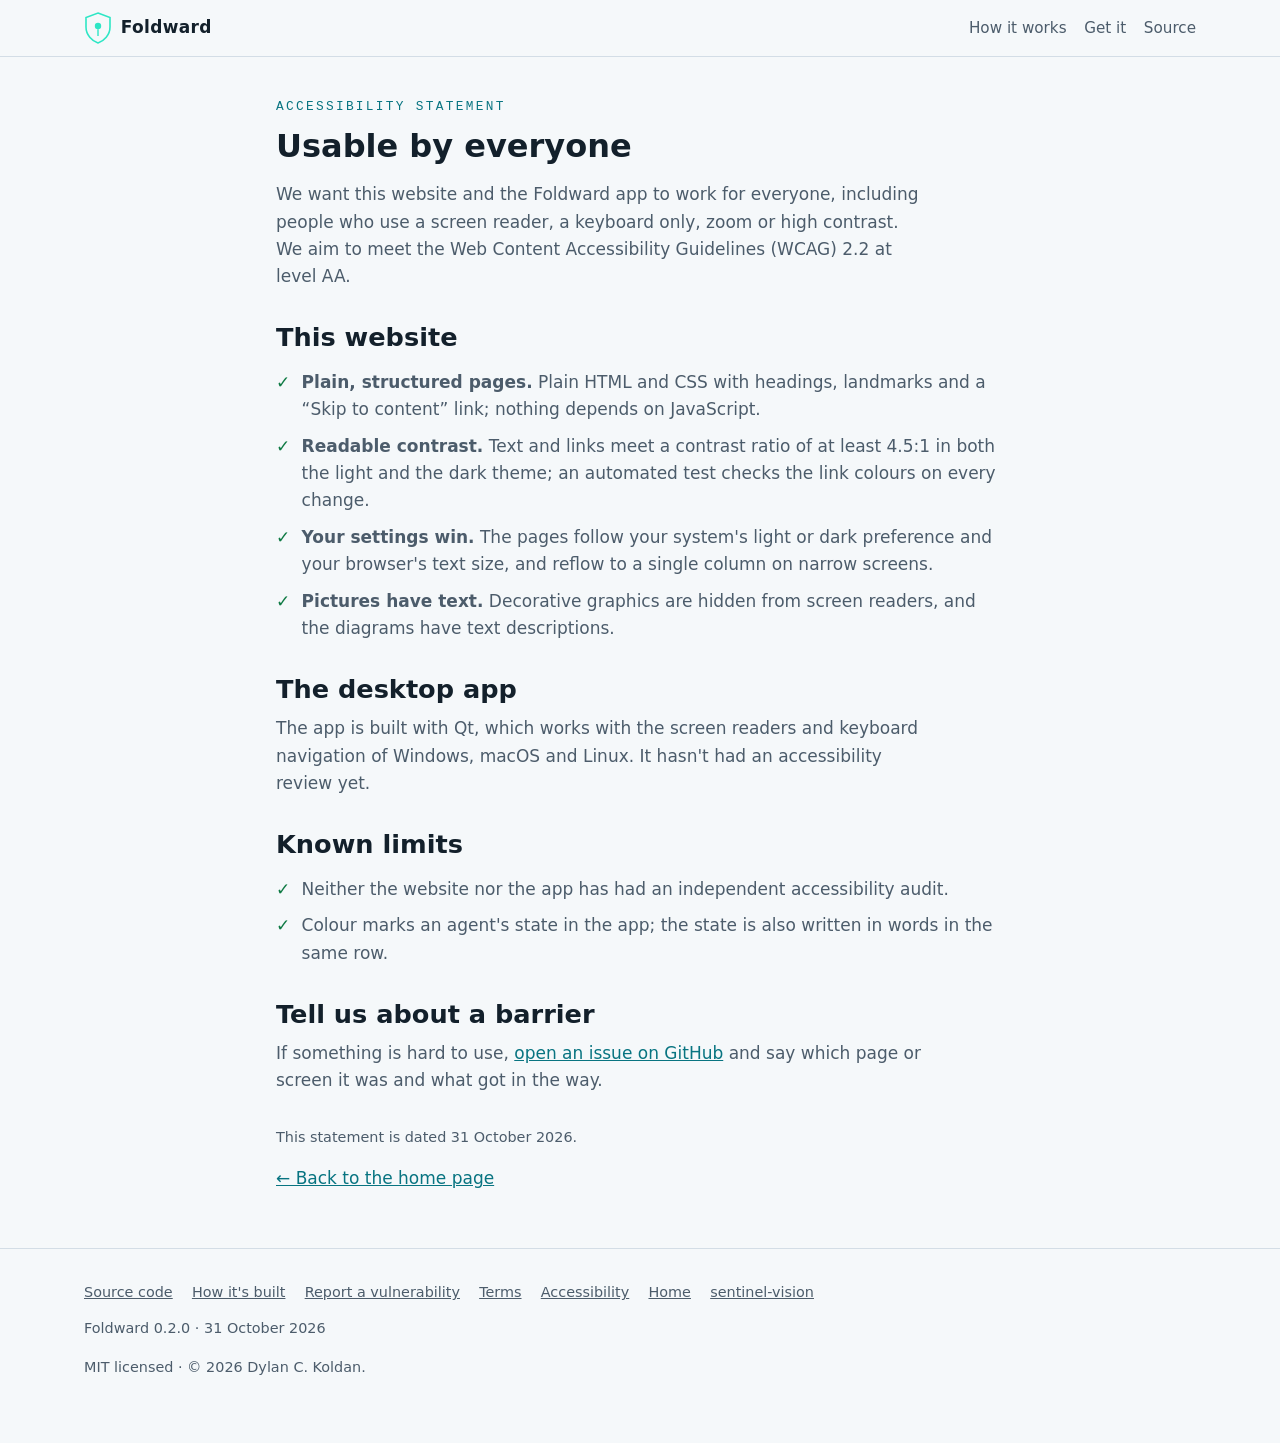
==== site/accessibility.html @ 5281f632 "CI, release, website and docs for Foldward 0.2.0 - CI installs from hash-locked requirements (requir" ====
<!doctype html>
<html lang="en">
<head>
<meta charset="utf-8">
<meta name="viewport" content="width=device-width, initial-scale=1">
<title>Accessibility — Foldward</title>
<meta name="description" content="How the Foldward website and app aim to be usable by everyone, what has been checked, and how to report a barrier.">
<meta name="color-scheme" content="dark light">
<meta http-equiv="Content-Security-Policy" content="default-src 'none'; style-src 'self'; img-src 'self' data:; font-src 'self'; base-uri 'none'; form-action 'none'">
<meta name="referrer" content="no-referrer">
<link rel="icon" href="favicon.svg">
<link rel="stylesheet" href="style.css">
</head>
<body>
<a class="skip" href="#main">Skip to content</a>
<header class="site">
  <div class="bar">
    <a class="brand" href="index.html" aria-label="Foldward home">
      <svg viewBox="0 0 28 32" aria-hidden="true" focusable="false"><path d="M14 1 L26 5.5 V15 C26 23 20 29 14 31 C8 29 2 23 2 15 V5.5 Z" fill="none" stroke="#2ee6c5" stroke-width="1.6"/><circle cx="14" cy="14" r="3.2" fill="#2ee6c5"/><path d="M14 17.2 V24" stroke="#2ee6c5" stroke-width="1.4"/></svg>
      Foldward
    </a>
    <nav class="nav" aria-label="Primary">
      <a href="index.html#how">How it works</a>
      <a href="index.html#get">Get it</a>
      <a href="https://github.com/dylanckoldan-boop/Foldward">Source</a>
    </nav>
  </div>
</header>

<main id="main">
  <div class="wrap narrow">
    <section class="no-top">
      <p class="eyebrow">Accessibility statement</p>
      <h1 class="page-title">Usable by everyone</h1>
      <p class="lead">We want this website and the Foldward app to work for everyone, including people who use a screen reader, a keyboard only, zoom or high contrast. We aim to meet the Web Content Accessibility Guidelines (WCAG) 2.2 at level AA.</p>

      <h2 class="mt-xl">This website</h2>
      <ul class="ticks">
        <li><strong>Plain, structured pages.</strong> Plain HTML and CSS with headings, landmarks and a &ldquo;Skip to content&rdquo; link; nothing depends on JavaScript.</li>
        <li><strong>Readable contrast.</strong> Text and links meet a contrast ratio of at least 4.5:1 in both the light and the dark theme; an automated test checks the link colours on every change.</li>
        <li><strong>Your settings win.</strong> The pages follow your system's light or dark preference and your browser's text size, and reflow to a single column on narrow screens.</li>
        <li><strong>Pictures have text.</strong> Decorative graphics are hidden from screen readers, and the diagrams have text descriptions.</li>
      </ul>

      <h2 class="mt-xl">The desktop app</h2>
      <p class="lead">The app is built with Qt, which works with the screen readers and keyboard navigation of Windows, macOS and Linux. It hasn't had an accessibility review yet.</p>

      <h2 class="mt-xl">Known limits</h2>
      <ul class="ticks">
        <li>Neither the website nor the app has had an independent accessibility audit.</li>
        <li>Colour marks an agent's state in the app; the state is also written in words in the same row.</li>
      </ul>

      <h2 class="mt-xl">Tell us about a barrier</h2>
      <p class="lead">If something is hard to use, <a href="https://github.com/dylanckoldan-boop/Foldward/issues">open an issue on GitHub</a> and say which page or screen it was and what got in the way.</p>

      <p class="fineprint mt-xl">This statement is dated 31 October 2026.</p>
      <p><a href="index.html">← Back to the home page</a></p>
    </section>
  </div>
</main>

<footer class="site">
  <div class="wrap">
    <div class="flinks">
      <a href="https://github.com/dylanckoldan-boop/Foldward">Source code</a>
      <a href="index.html#built">How it's built</a>
      <a href="https://github.com/dylanckoldan-boop/Foldward/security/advisories/new">Report a vulnerability</a>
      <a href="terms.html">Terms</a>
      <a href="accessibility.html">Accessibility</a>
      <a href="index.html">Home</a>
      <a href="https://dylanckoldan-boop.github.io/sentinel-vision/">sentinel-vision</a>
    </div>
    <p class="fineprint">Foldward 0.2.0 · 31 October 2026</p>
    <p>MIT licensed · © 2026 Dylan C. Koldan.</p>
  </div>
</footer>
</body>
</html>
---- site/style.css ----
/* Foldward website — plain CSS, no JavaScript, no third-party requests.
   Dark by default (matching the app), light under prefers-color-scheme: light. */
:root {
  --bg: #0b1016;
  --surface: #111821;
  --surface-2: #16202b;
  --border: #223041;
  --text: #e6edf3;
  --muted: #9fb0c3;
  --accent: #2ee6c5;
  --accent-ink: #04211c;
  --ok: #3ddc84;
  --warn: #ffb547;
  --danger: #ff5c6c;
  --core: #b7a8f7;
  --sentinel: #8b9bb0;
  --maxw: 72rem;
}
@media (prefers-color-scheme: light) {
  :root {
    --bg: #f5f8fa;
    --surface: #ffffff;
    --surface-2: #eef3f7;
    --border: #d3dde6;
    --text: #13202b;
    --muted: #4c5c6b;
    --accent: #087481;  /* ≥ 4.5:1 on both --bg and --surface for WCAG AA (AG-E03) */
    --accent-ink: #ffffff;
    --ok: #0f7a44;
    --danger: #b3242f;
    --core: #5a4fcf;
    --sentinel: #5f7084;
  }
}

* { box-sizing: border-box; }
html { scroll-behavior: smooth; }
@media (prefers-reduced-motion: reduce) { html { scroll-behavior: auto; } }
body {
  margin: 0;
  background: var(--bg);
  color: var(--text);
  font-family: system-ui, -apple-system, "Segoe UI", Roboto, Helvetica, Arial, sans-serif;
  line-height: 1.6;
  font-size: 1.0625rem;
}
.wrap { max-width: var(--maxw); margin: 0 auto; padding: 0 1.25rem; }
a { color: var(--accent); }
a:focus-visible, button:focus-visible, .btn:focus-visible {
  outline: 3px solid var(--accent); outline-offset: 2px; border-radius: 4px;
}
h1, h2, h3 { line-height: 1.2; font-weight: 650; }
h2 { font-size: 1.6rem; margin: 0 0 .4em; }
h3 { font-size: 1.15rem; margin: 0 0 .3em; }
p { margin: 0 0 1rem; }
code { font-family: ui-monospace, "SF Mono", Menlo, Consolas, monospace; font-size: .92em; }

.skip {
  position: absolute; left: -999px; top: 0; background: var(--accent); color: var(--accent-ink);
  padding: .6rem 1rem; border-radius: 0 0 8px 0; z-index: 10;
}
.skip:focus { left: 0; }

/* header */
header.site { border-bottom: 1px solid var(--border); position: sticky; top: 0; background: var(--bg); z-index: 5; }
.bar { display: flex; align-items: center; gap: 1rem; padding: .75rem 1.25rem; max-width: var(--maxw); margin: 0 auto; }
.brand { display: flex; align-items: center; gap: .55rem; font-weight: 700; letter-spacing: .02em; text-decoration: none; color: var(--text); }
.brand svg { width: 28px; height: 32px; flex: none; }
.nav { margin-left: auto; display: flex; gap: 1.1rem; flex-wrap: wrap; }
.nav a { text-decoration: none; color: var(--muted); font-size: .95rem; }
.nav a:hover { color: var(--text); }

/* buttons */
.btn {
  display: inline-block; padding: .7rem 1.2rem; border-radius: 9px; font-weight: 600; text-decoration: none;
  border: 1px solid var(--border); color: var(--text); background: var(--surface-2);
}
.btn.primary { background: var(--accent); color: var(--accent-ink); border-color: transparent; }
.btn:hover { border-color: var(--accent); }

/* hero */
.hero { padding: 3.5rem 0 2.5rem; display: grid; grid-template-columns: 1.1fr .9fr; gap: 2rem; align-items: center; }
.hero h1 { font-size: 2.6rem; margin: 0 0 .5rem; letter-spacing: -.01em; }
.hero .lede { font-size: 1.2rem; color: var(--muted); max-width: 34ch; }
.eyebrow { font-family: ui-monospace, Menlo, monospace; font-size: .8rem; letter-spacing: .18em; text-transform: uppercase; color: var(--accent); margin: 0 0 .6rem; }
.cta { display: flex; gap: .7rem; flex-wrap: wrap; margin-top: 1.4rem; }
.hero figure { margin: 0; }
.hero svg { width: 100%; height: auto; max-width: 420px; display: block; margin: 0 auto; }
.mesh .m-grid { fill: none; stroke: var(--border); stroke-width: 1; }
.mesh .m-sentinel { fill: var(--sentinel); }
.mesh .m-ok { fill: var(--ok); }
.mesh .m-warn { fill: var(--warn); }
.mesh .m-danger { fill: var(--danger); }
.mesh .m-danger-ring { fill: none; stroke: var(--danger); stroke-width: 2; }
.mesh .m-danger-line { stroke: var(--danger); stroke-width: 1.6; stroke-dasharray: 5 4; }
.mesh .m-core { fill: var(--surface); stroke: var(--core); stroke-width: 1.6; }

/* sections */
section { padding: 2.5rem 0; border-top: 1px solid var(--border); }
.lead { color: var(--muted); max-width: 60ch; }
.two { display: grid; grid-template-columns: 1fr 1fr; gap: 1.25rem; }
.cards { display: grid; grid-template-columns: repeat(4, 1fr); gap: 1rem; margin-top: 1.5rem; }
.card { background: var(--surface); border: 1px solid var(--border); border-radius: 14px; padding: 1.2rem; }
.card .n { font-family: ui-monospace, Menlo, monospace; font-size: .8rem; color: var(--accent); }
.card h3 { margin-top: .3rem; }
.card p { font-size: .95rem; color: var(--muted); margin: 0; }

.panel { background: var(--surface); border: 1px solid var(--border); border-radius: 14px; padding: 1.5rem; }
.pill { display: inline-block; font-family: ui-monospace, Menlo, monospace; font-size: .72rem; padding: .15rem .55rem; border-radius: 999px; border: 1px solid var(--border); color: var(--muted); }

pre {
  background: var(--surface-2); border: 1px solid var(--border); border-radius: 10px; padding: 1rem 1.1rem;
  overflow-x: auto; font-size: .92rem;
}
pre code { color: var(--text); }
ul.ticks { list-style: none; padding: 0; margin: 1rem 0; display: grid; gap: .6rem; }
ul.ticks li { padding-left: 1.6rem; position: relative; color: var(--muted); }
ul.ticks li::before { content: "✓"; position: absolute; left: 0; color: var(--ok); font-weight: 700; }

/* footer */
footer.site { border-top: 1px solid var(--border); padding: 2rem 0 3rem; color: var(--muted); font-size: .9rem; }
footer.site a { color: var(--muted); }
footer.site a:hover { color: var(--text); }
.flinks { display: flex; gap: 1.2rem; flex-wrap: wrap; margin-bottom: .8rem; }

/* small layout utilities — replace inline style="" so the pages need no
   'unsafe-inline' in their Content-Security-Policy (AG-B01) */
.no-top { border-top: none; }
.wrap.narrow { max-width: 48rem; }
.page-title { font-size: 2rem; margin: .2rem 0 1rem; }
.fineprint { color: var(--muted); font-size: .9rem; }
.mt-sm { margin-top: 1rem; }
.mt-md { margin-top: 1.25rem; }
.mt-lg { margin-top: 1.5rem; }
.mt-xl { margin-top: 2rem; }

/* OSI layer stack (the "where it watches" section) */
.osi { display: grid; gap: .4rem; margin: 1.3rem 0; }
.osi-row {
  display: grid; grid-template-columns: 2.4rem 8rem 1fr; gap: .9rem; align-items: baseline;
  padding: .6rem .85rem; border: 1px solid var(--border); border-radius: 10px; background: var(--surface);
}
.osi-row.on { border-color: var(--accent); }
.osi-row.off { opacity: .68; }
.osi-n { font-family: ui-monospace, Menlo, monospace; font-size: .85rem; color: var(--accent); }
.osi-l { font-weight: 650; }
.osi-w { color: var(--muted); font-size: .95rem; }
@media (max-width: 40rem) {
  .osi-row { grid-template-columns: 2.4rem 1fr; }
  .osi-w { grid-column: 1 / -1; }
}

/* reflow */
@media (max-width: 60rem) {
  .hero { grid-template-columns: 1fr; }
  .hero figure { order: -1; }
  .cards { grid-template-columns: 1fr 1fr; }
  .two { grid-template-columns: 1fr; }
}
@media (max-width: 30rem) {
  .hero h1 { font-size: 2rem; }
  .cards { grid-template-columns: 1fr; }
  .nav { gap: .8rem; }
}
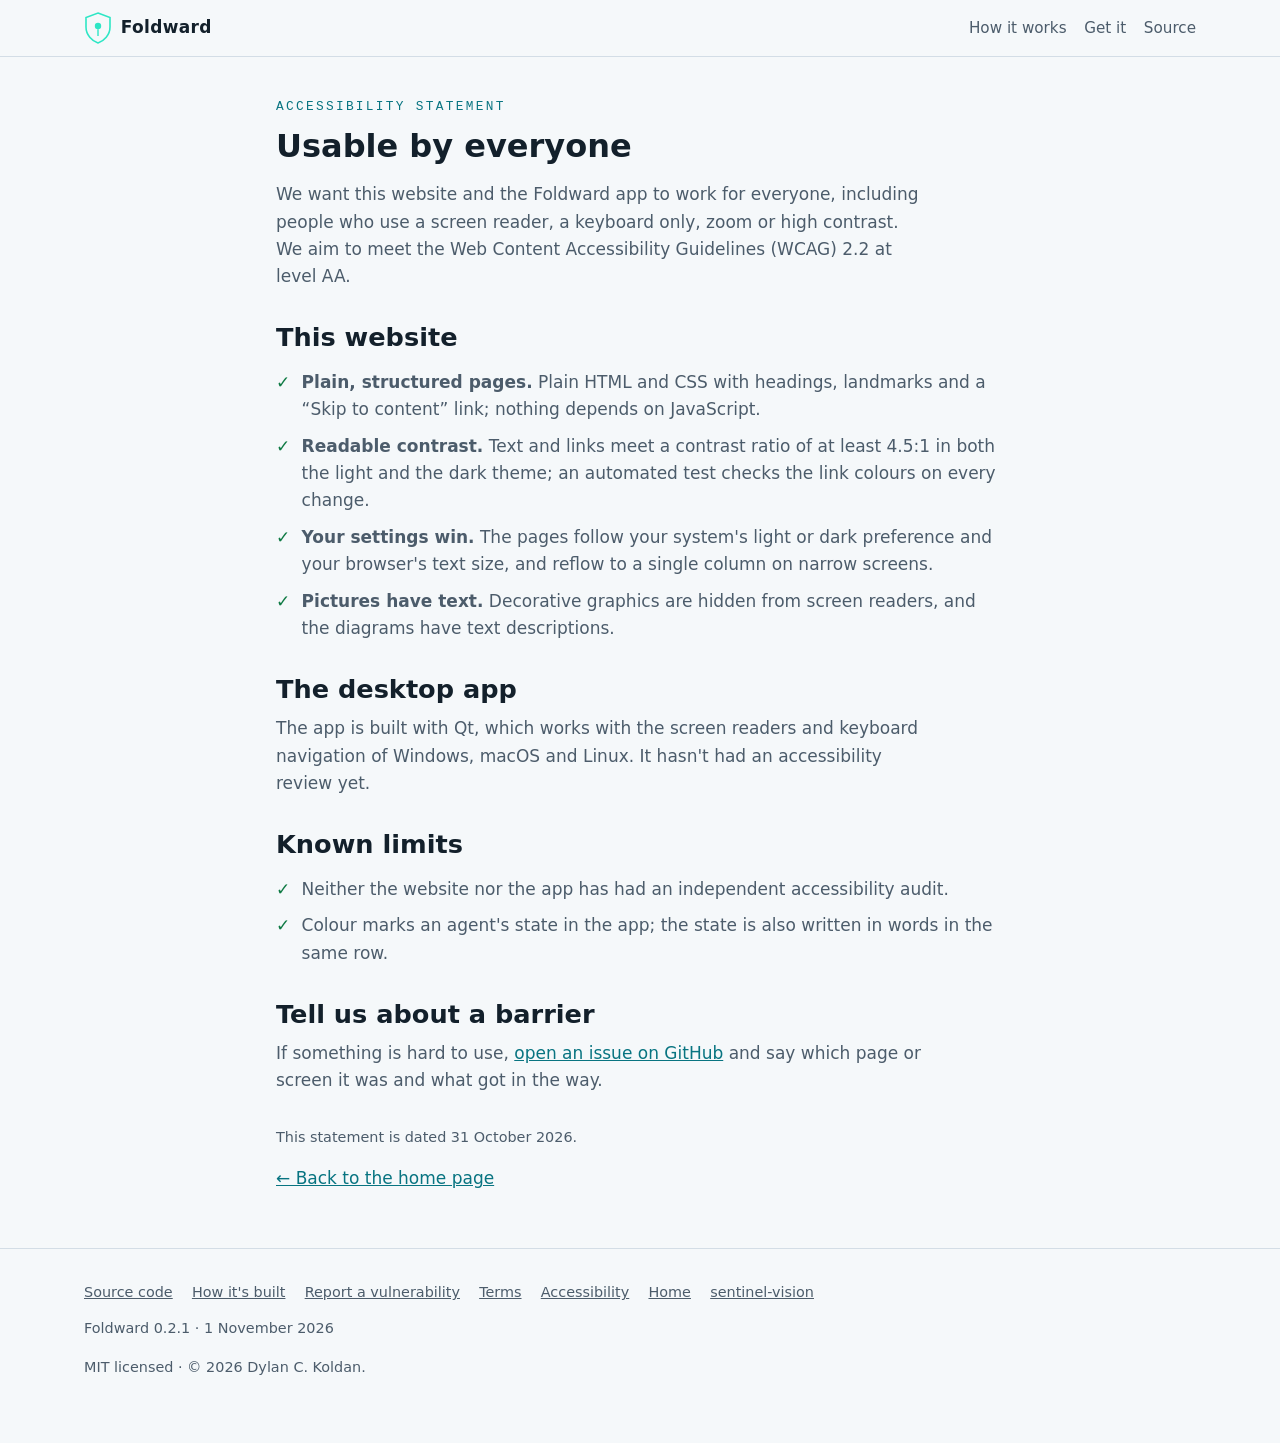
==== commit 4d5ebb96: "0.2.1: touching a canary no longer disarms it, and tampering is reported (AG-N07) Found in the final" ====
--- a/site/accessibility.html
+++ b/site/accessibility.html
@@ -71,7 +71,7 @@
       <a href="index.html">Home</a>
       <a href="https://dylanckoldan-boop.github.io/sentinel-vision/">sentinel-vision</a>
     </div>
-    <p class="fineprint">Foldward 0.2.0 · 31 October 2026</p>
+    <p class="fineprint">Foldward 0.2.1 · 1 November 2026</p>
     <p>MIT licensed · © 2026 Dylan C. Koldan.</p>
   </div>
 </footer>
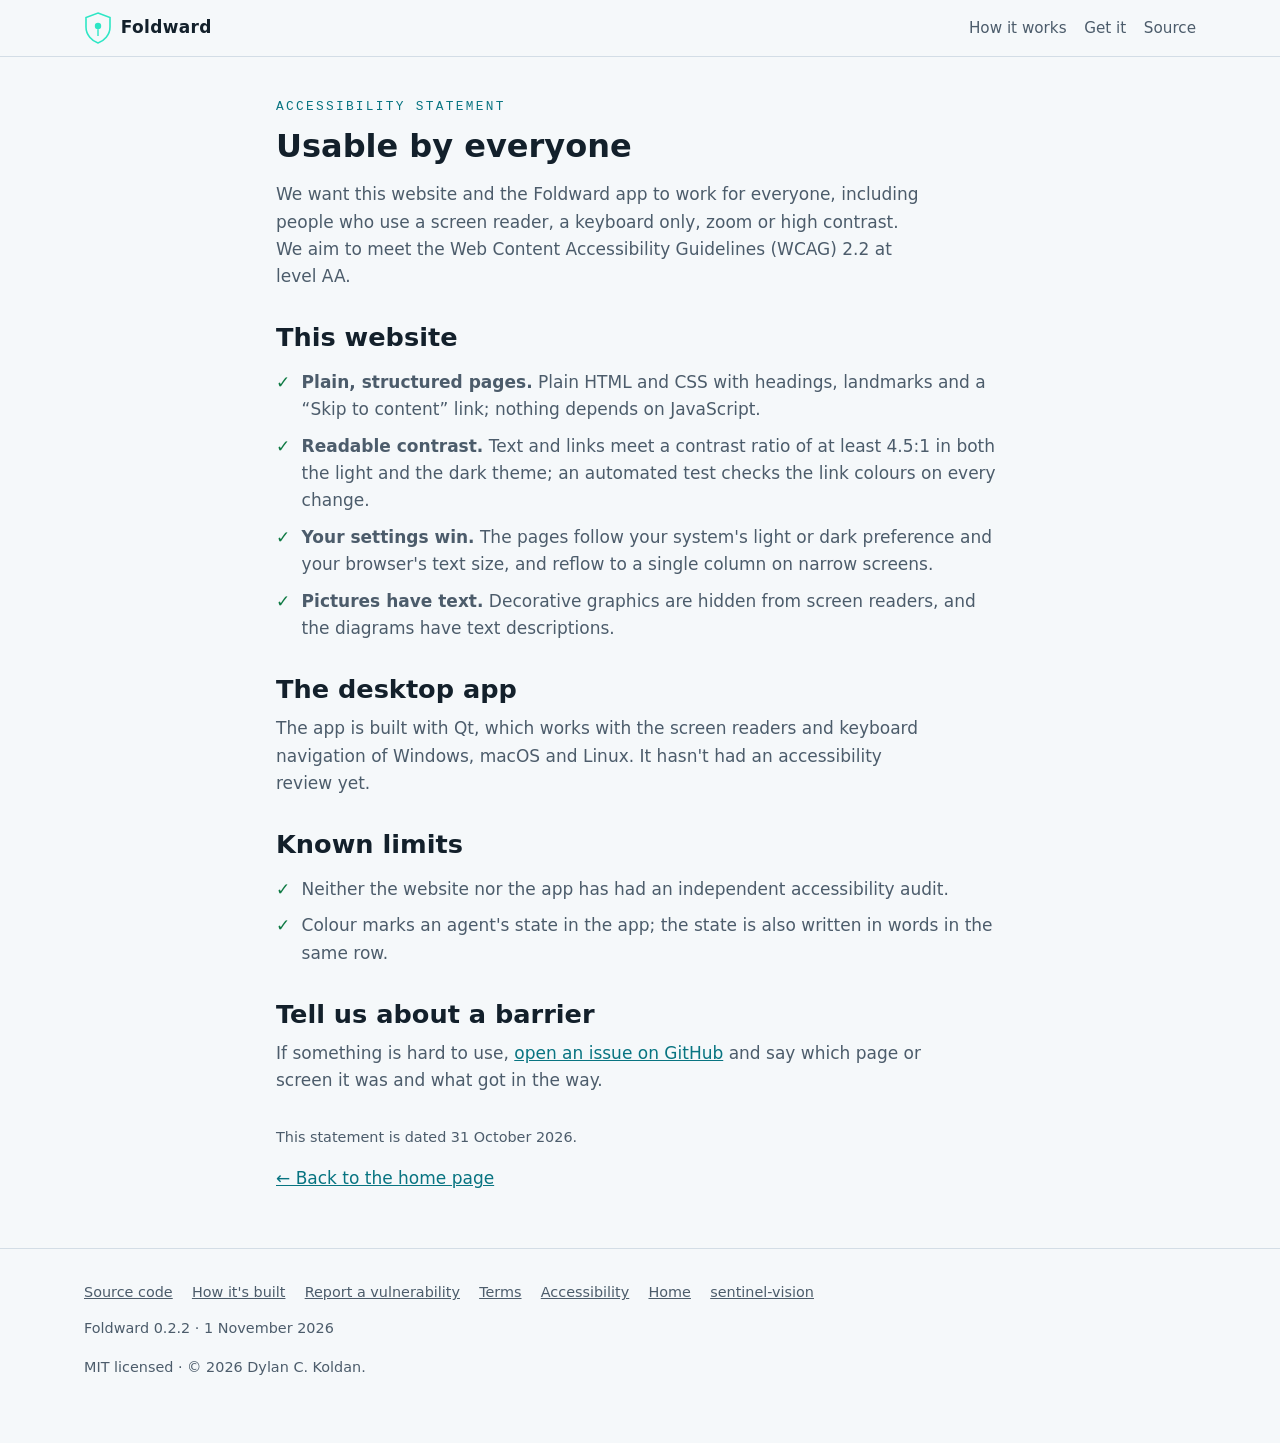
==== commit f1d55dd7: "0.2.2: keep containment records that can't reach the protected log, and report a full log (INT-N01, " ====
--- a/site/accessibility.html
+++ b/site/accessibility.html
@@ -71,7 +71,7 @@
       <a href="index.html">Home</a>
       <a href="https://dylanckoldan-boop.github.io/sentinel-vision/">sentinel-vision</a>
     </div>
-    <p class="fineprint">Foldward 0.2.1 · 1 November 2026</p>
+    <p class="fineprint">Foldward 0.2.2 · 1 November 2026</p>
     <p>MIT licensed · © 2026 Dylan C. Koldan.</p>
   </div>
 </footer>
